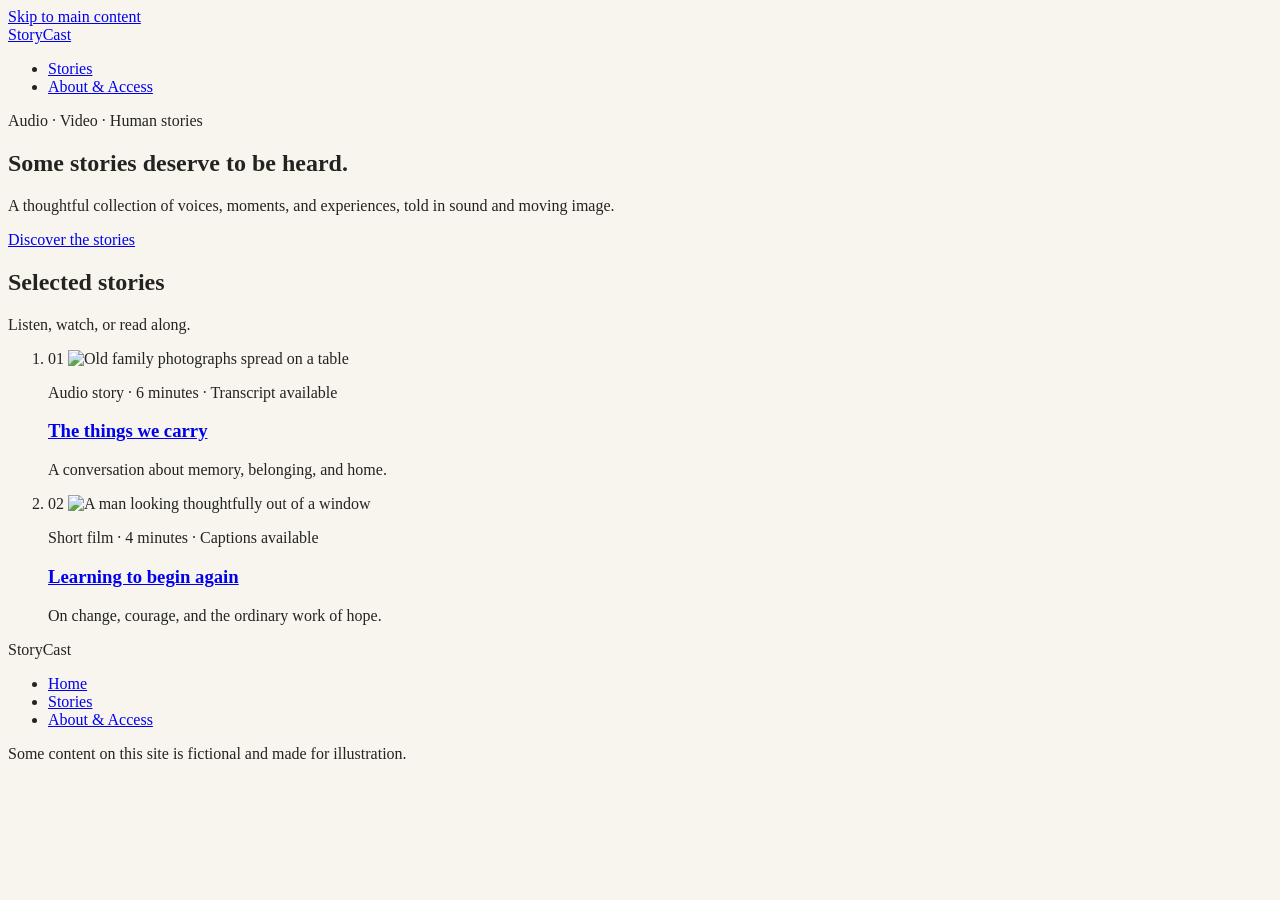
==== index.html @ 9debe507 "Build Home page HTML" ====
<!DOCTYPE html>
<html lang="en">
<head>
  <meta charset="UTF-8">
  <meta name="viewport" content="width=device-width, initial-scale=1.0">
  <title>StoryCast | Some stories deserve to be heard</title>
  <meta name="description" content="StoryCast is a quiet publication for audio, video, and human stories.">

  <link rel="preconnect" href="https://fonts.googleapis.com">
  <link rel="preconnect" href="https://fonts.gstatic.com" crossorigin>
  <link href="https://fonts.googleapis.com/css2?family=Inter:wght@400;600&family=Newsreader:opsz,wght@6..72,400;6..72,600&display=swap" rel="stylesheet">

  <link rel="stylesheet" href="css/main.css">
</head>
<body>

  <a class="skip-link" href="#main">Skip to main content</a>

  <header class="site-header">
    <a class="site-header__logo" href="index.html">StoryCast</a>
    <nav class="site-nav" aria-label="Main">
      <ul class="site-nav__list">
        <li><a class="site-nav__link" href="index.html" aria-current="page">Stories</a></li>
        <li><a class="site-nav__link" href="about.html">About &amp; Access</a></li>
      </ul>
    </nav>
  </header>

  <main id="main">
       <section class="hero" aria-labelledby="hero-title">
      <p class="hero__label">Audio · Video · Human stories</p>
      <h1 class="hero__title" id="hero-title">Some stories deserve to be heard.</h1>
      <p class="hero__text">
        A thoughtful collection of voices, moments, and experiences, told in sound and moving image.
      </p>
      <a class="hero__link" href="#stories">Discover the stories</a>
    </section>

        <section class="stories" id="stories" aria-labelledby="stories-title">
      <h2 class="stories__title" id="stories-title">Selected stories</h2>
      <p class="stories__intro">Listen, watch, or read along.</p>

      <ol class="story-list">
        <li class="story-entry">
          <span class="story-entry__number" aria-hidden="true">01</span>
          <img class="story-entry__image" src="assets/images/story-1.jpg" alt="Old family photographs spread on a table" width="300" height="200" loading="lazy">
          <div class="story-entry__body">
            <p class="story-entry__meta">Audio story · 6 minutes · Transcript available</p>
            <h3 class="story-entry__title">
              <a href="story/story-one.html">The things we carry</a>
            </h3>
            <p class="story-entry__text">A conversation about memory, belonging, and home.</p>
          </div>
        </li>

        <li class="story-entry">
          <span class="story-entry__number" aria-hidden="true">02</span>
          <img class="story-entry__image" src="assets/images/story-2.jpg" alt="A man looking thoughtfully out of a window" width="300" height="200" loading="lazy">
          <div class="story-entry__body">
            <p class="story-entry__meta">Short film · 4 minutes · Captions available</p>
            <h3 class="story-entry__title">
              <a href="story/story-one.html">Learning to begin again</a>
            </h3>
            <p class="story-entry__text">On change, courage, and the ordinary work of hope.</p>
          </div>
        </li>
      </ol>
    </section>
  </main>
  <footer class="site-footer">
    <p class="site-footer__brand">StoryCast</p>
    <nav class="site-footer__nav" aria-label="Footer">
      <ul class="site-footer__list">
        <li><a class="site-footer__link" href="index.html">Home</a></li>
        <li><a class="site-footer__link" href="index.html#stories">Stories</a></li>
        <li><a class="site-footer__link" href="about.html">About &amp; Access</a></li>
      </ul>
    </nav>
    <p class="site-footer__note">Some content on this site is fictional and made for illustration.</p>
  </footer>
</body>
</html>
---- css/main.css ----
body {
  background: #F8F5EF;
  color: #242321;
}

/*# sourceMappingURL=main.css.map */
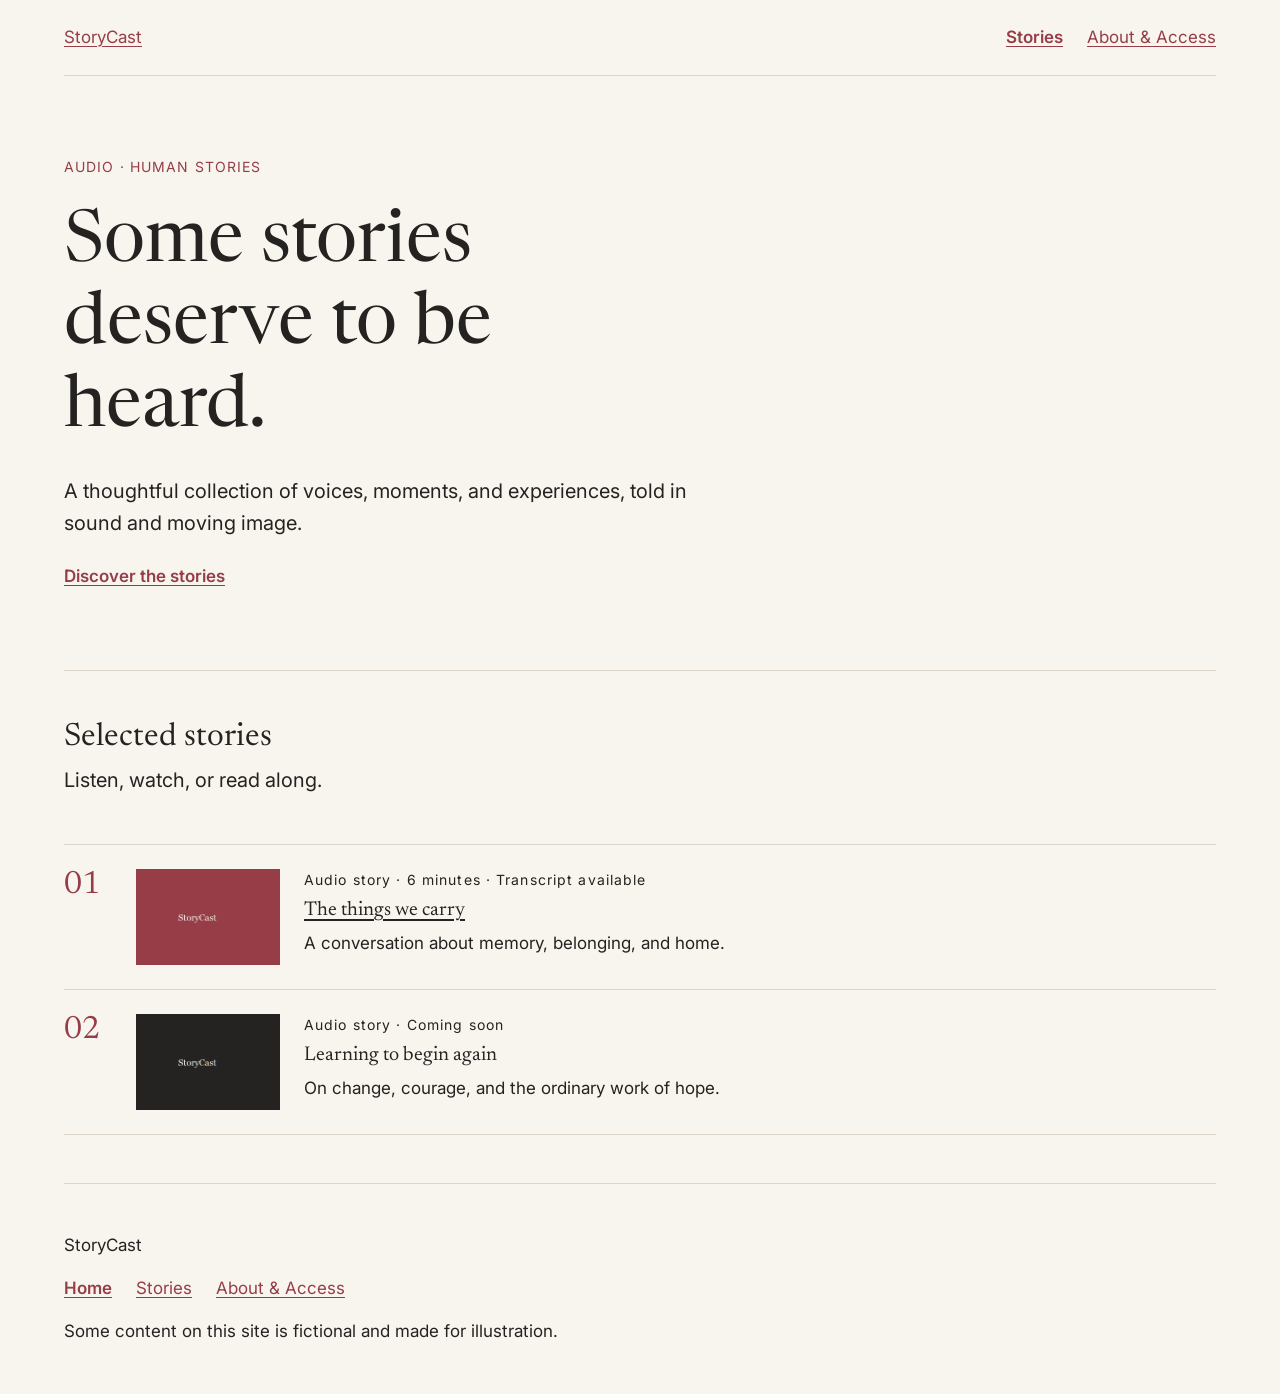
==== commit 1afea92c: "Fix CSS, images, accessibility, and add docs" ====
--- a/index.html
+++ b/index.html
@@ -4,7 +4,7 @@
   <meta charset="UTF-8">
   <meta name="viewport" content="width=device-width, initial-scale=1.0">
   <title>StoryCast | Some stories deserve to be heard</title>
-  <meta name="description" content="StoryCast is a quiet publication for audio, video, and human stories.">
+  <meta name="description" content="StoryCast is a quiet publication for audio and human stories.">
 
   <link rel="preconnect" href="https://fonts.googleapis.com">
   <link rel="preconnect" href="https://fonts.gstatic.com" crossorigin>
@@ -28,7 +28,7 @@
 
   <main id="main">
        <section class="hero" aria-labelledby="hero-title">
-      <p class="hero__label">Audio · Video · Human stories</p>
+      <p class="hero__label">Audio · Human stories</p>
       <h1 class="hero__title" id="hero-title">Some stories deserve to be heard.</h1>
       <p class="hero__text">
         A thoughtful collection of voices, moments, and experiences, told in sound and moving image.
@@ -43,7 +43,7 @@
       <ol class="story-list">
         <li class="story-entry">
           <span class="story-entry__number" aria-hidden="true">01</span>
-          <img class="story-entry__image" src="assets/images/story-1.jpg" alt="Old family photographs spread on a table" width="300" height="200" loading="lazy">
+          <img class="story-entry__image" src="assets/images/story-1.png" alt="A StoryCast title card in oxblood red" width="600" height="400" loading="lazy">
           <div class="story-entry__body">
             <p class="story-entry__meta">Audio story · 6 minutes · Transcript available</p>
             <h3 class="story-entry__title">
@@ -55,11 +55,11 @@
 
         <li class="story-entry">
           <span class="story-entry__number" aria-hidden="true">02</span>
-          <img class="story-entry__image" src="assets/images/story-2.jpg" alt="A man looking thoughtfully out of a window" width="300" height="200" loading="lazy">
+          <img class="story-entry__image" src="assets/images/story-2.png" alt="A StoryCast title card in ink black" width="600" height="400" loading="lazy">
           <div class="story-entry__body">
-            <p class="story-entry__meta">Short film · 4 minutes · Captions available</p>
+            <p class="story-entry__meta">Audio story · Coming soon</p>
             <h3 class="story-entry__title">
-              <a href="story/story-one.html">Learning to begin again</a>
+              Learning to begin again
             </h3>
             <p class="story-entry__text">On change, courage, and the ordinary work of hope.</p>
           </div>
@@ -71,7 +71,7 @@
     <p class="site-footer__brand">StoryCast</p>
     <nav class="site-footer__nav" aria-label="Footer">
       <ul class="site-footer__list">
-        <li><a class="site-footer__link" href="index.html">Home</a></li>
+        <li><a class="site-footer__link" href="index.html" aria-current="page">Home</a></li>
         <li><a class="site-footer__link" href="index.html#stories">Stories</a></li>
         <li><a class="site-footer__link" href="about.html">About &amp; Access</a></li>
       </ul>
--- a/css/main.css
+++ b/css/main.css
@@ -1,6 +1,304 @@
-body {
-  background: #F8F5EF;
-  color: #242321;
+@layer reset, base, layout, components, utilities;
+@layer reset {
+  *,
+  *::before,
+  *::after {
+    box-sizing: border-box;
+  }
+  * {
+    margin: 0;
+  }
+  img {
+    display: block;
+    max-width: 100%;
+    height: auto;
+  }
+  ul,
+  ol {
+    list-style: none;
+    padding: 0;
+  }
+}
+@layer base {
+  body {
+    background: #F8F5EF;
+    color: #242321;
+    font-family: "Inter", system-ui, sans-serif;
+    font-size: 1.0625rem;
+    line-height: 1.6;
+  }
+  h1,
+  h2,
+  h3 {
+    font-family: "Newsreader", Georgia, serif;
+    font-weight: 400;
+    line-height: 1.15;
+  }
+  h1 {
+    font-size: clamp(2.5rem, 6vw, 4.5rem);
+  }
+  h2 {
+    font-size: 2rem;
+  }
+  h3 {
+    font-size: 1.25rem;
+  }
+  a {
+    color: #963D48;
+    text-underline-offset: 0.2em;
+  }
+}
+@layer layout {
+  .site-header,
+  .site-footer,
+  main {
+    width: min(100% - 2 * 1.5rem, 72rem);
+    margin-inline: auto;
+  }
+  .site-header {
+    display: flex;
+    flex-wrap: wrap;
+    justify-content: space-between;
+    align-items: center;
+    gap: 1rem;
+    padding-block: 1.5rem;
+    border-bottom: 1px solid #DDD5C9;
+  }
+  .site-nav__list {
+    display: flex;
+    flex-wrap: wrap;
+    gap: 1.5rem;
+  }
+  .hero {
+    max-width: 40rem;
+    padding-block: 5rem;
+  }
+  .hero > * + * {
+    margin-top: 1.5rem;
+  }
+  .stories {
+    padding-block: 3rem;
+    border-top: 1px solid #DDD5C9;
+  }
+  .site-footer {
+    display: grid;
+    gap: 1rem;
+    padding-block: 3rem;
+    border-top: 1px solid #DDD5C9;
+  }
+  .site-footer__list {
+    display: flex;
+    flex-wrap: wrap;
+    gap: 1.5rem;
+  }
+  .breadcrumb {
+    padding-block: 1.5rem;
+  }
+  .story {
+    max-width: 40rem;
+    padding-bottom: 3rem;
+  }
+  .story__header {
+    padding-block: 3rem;
+  }
+  .story__header > * + * {
+    margin-top: 1.5rem;
+  }
+  .story__media,
+  .transcript {
+    margin-top: 3rem;
+  }
+  .transcript > * + * {
+    margin-top: 1.5rem;
+  }
+  .about {
+    max-width: 40rem;
+    padding-block: 5rem;
+  }
+  .about > * + * {
+    margin-top: 1.5rem;
+  }
+  .access,
+  .feedback {
+    max-width: 40rem;
+    padding-block: 3rem;
+    border-top: 1px solid #DDD5C9;
+  }
+  .access__list {
+    margin-top: 1.5rem;
+  }
+  .access__item {
+    display: grid;
+    grid-template-columns: 9rem minmax(0, 1fr);
+    gap: 1.5rem;
+    padding-block: 1rem;
+    border-top: 1px solid #DDD5C9;
+  }
+  .access__item:last-child {
+    border-bottom: 1px solid #DDD5C9;
+  }
+  .feedback > * + * {
+    margin-top: 1rem;
+  }
+}
+@layer components {
+  .hero__label,
+  .story-entry__meta {
+    font-size: 0.875rem;
+    letter-spacing: 0.08em;
+  }
+  .hero__label {
+    text-transform: uppercase;
+    color: #963D48;
+  }
+  .story-entry__meta {
+    color: #242321;
+  }
+  .hero__text,
+  .stories__intro {
+    font-size: 1.25rem;
+  }
+  .hero__link {
+    display: inline-block;
+    font-weight: 600;
+  }
+  .stories__intro {
+    margin-top: 0.5rem;
+  }
+  .story-list {
+    container-type: inline-size;
+    margin-top: 3rem;
+  }
+  .story-entry {
+    display: grid;
+    grid-template-columns: 3rem 9rem minmax(0, 1fr);
+    gap: 1.5rem;
+    align-items: start;
+    padding-block: 1.5rem;
+    border-top: 1px solid #DDD5C9;
+  }
+  .story-entry:last-child {
+    border-bottom: 1px solid #DDD5C9;
+  }
+  .story-entry__number {
+    font-family: "Newsreader", Georgia, serif;
+    font-size: 2rem;
+    line-height: 1;
+    color: #963D48;
+  }
+  .story-entry__image {
+    width: 100%;
+    aspect-ratio: 3/2;
+    object-fit: cover;
+  }
+  .story-entry__title {
+    margin-block: 0.5rem;
+  }
+  .story-entry__title a {
+    color: #242321;
+  }
+  @container (max-width: 34rem) {
+    .story-entry {
+      grid-template-columns: 1fr;
+      gap: 1rem;
+    }
+  }
+  .breadcrumb__list {
+    display: flex;
+    flex-wrap: wrap;
+    gap: 0.5rem;
+    font-size: 0.875rem;
+  }
+  .breadcrumb__list li + li::before {
+    content: "/";
+    margin-right: 0.5rem;
+    color: #242321;
+  }
+  .story__label {
+    font-size: 0.875rem;
+    letter-spacing: 0.08em;
+    text-transform: uppercase;
+    color: #963D48;
+  }
+  .story__intro {
+    font-family: "Newsreader", Georgia, serif;
+    font-size: 1.25rem;
+  }
+  .story__credit {
+    font-size: 0.875rem;
+  }
+  .story__section-title {
+    margin-bottom: 1rem;
+    padding-top: 1rem;
+    border-top: 1px solid #DDD5C9;
+  }
+  .story__figure audio {
+    width: 100%;
+  }
+  .story__caption {
+    margin-top: 0.5rem;
+    font-size: 0.875rem;
+  }
+  .transcript {
+    font-size: 1.25rem;
+    line-height: 1.7;
+  }
+  .about__label {
+    font-size: 0.875rem;
+    letter-spacing: 0.08em;
+    text-transform: uppercase;
+    color: #963D48;
+  }
+  .about__text {
+    font-size: 1.25rem;
+  }
+  .access__item dt {
+    font-family: "Newsreader", Georgia, serif;
+    font-size: 1.25rem;
+  }
+  .access__item dd {
+    margin: 0;
+  }
+  .feedback__link {
+    display: inline-block;
+    font-weight: 600;
+  }
+  @media (max-width: 36rem) {
+    .access__item {
+      grid-template-columns: 1fr;
+      gap: 0.5rem;
+    }
+  }
+}
+@layer utilities {
+  .skip-link {
+    position: absolute;
+    top: 0;
+    left: 1rem;
+    padding: 0.5rem 1rem;
+    background: #242321;
+    color: #F8F5EF;
+    transform: translateY(-120%);
+  }
+  .skip-link:focus {
+    transform: translateY(0);
+  }
+  a:focus-visible,
+  button:focus-visible,
+  audio:focus-visible {
+    outline: 3px solid #963D48;
+    outline-offset: 3px;
+  }
+  [aria-current=page] {
+    font-weight: 600;
+  }
+  @media (prefers-reduced-motion: reduce) {
+    * {
+      animation: none !important;
+      transition: none !important;
+      scroll-behavior: auto !important;
+    }
+  }
 }
 
 /*# sourceMappingURL=main.css.map */
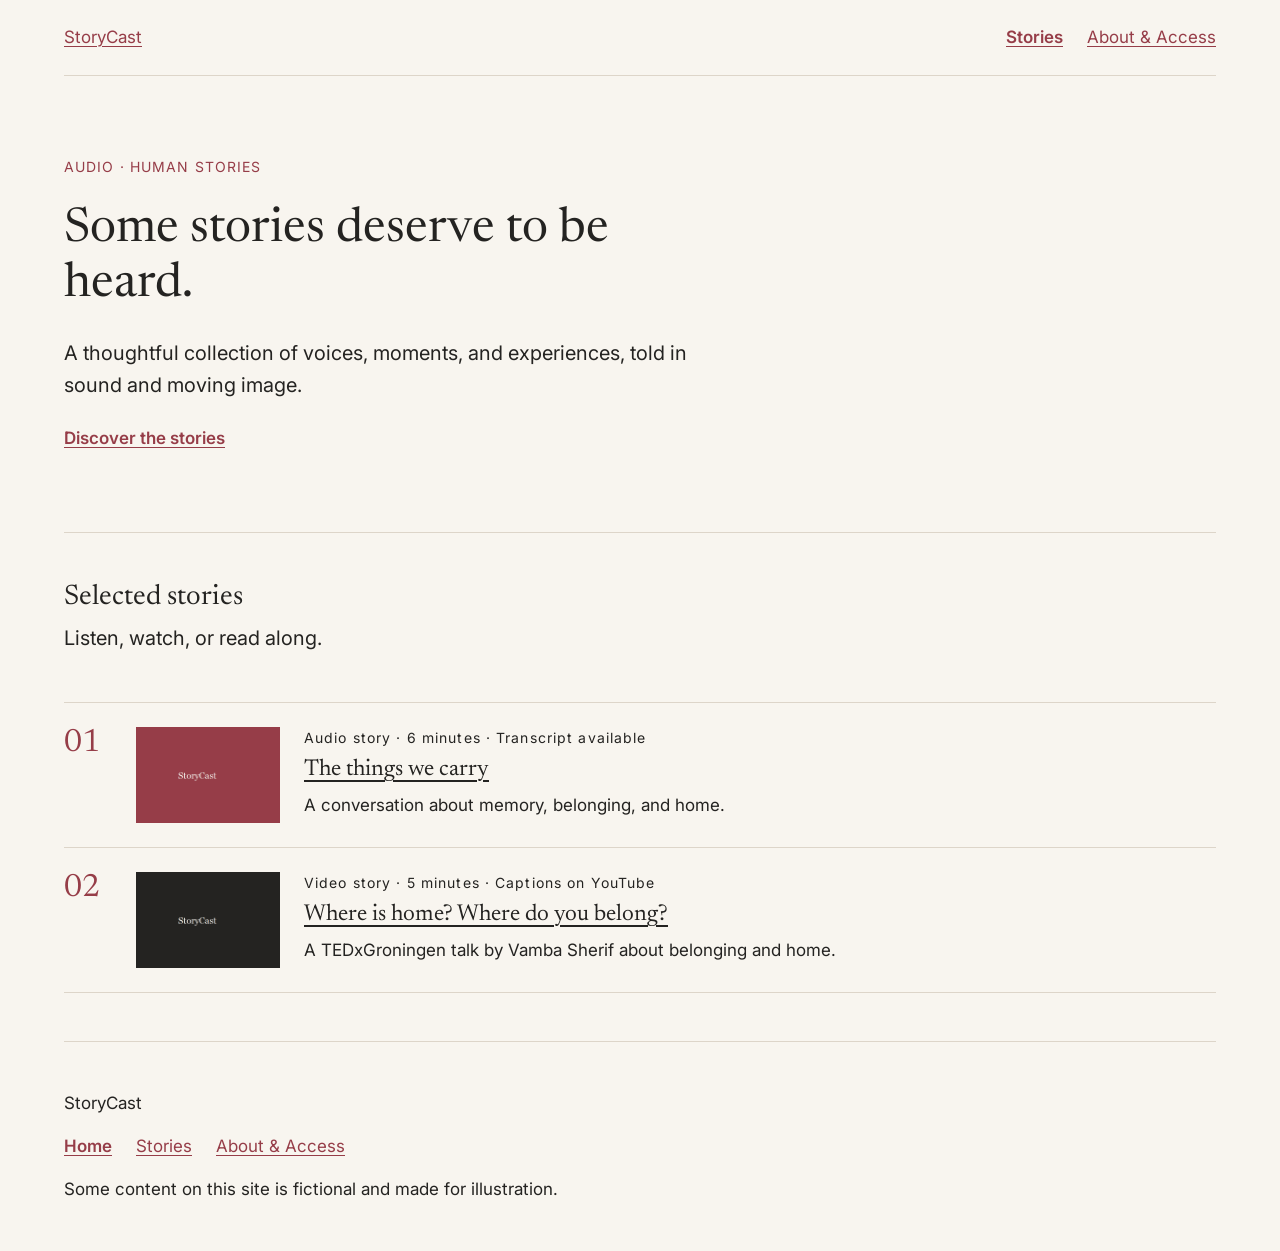
==== commit f3dc1f95: "Finish StoryCast pages, fix layout and accessibility" ====
--- a/index.html
+++ b/index.html
@@ -55,13 +55,13 @@
 
         <li class="story-entry">
           <span class="story-entry__number" aria-hidden="true">02</span>
-          <img class="story-entry__image" src="assets/images/story-2.png" alt="A StoryCast title card in ink black" width="600" height="400" loading="lazy">
+          <img class="story-entry__image" src="assets/images/story-2.png" alt="A StoryCast title card for the video story Where is home? Where do you belong?" width="600" height="400" loading="lazy">
           <div class="story-entry__body">
-            <p class="story-entry__meta">Audio story · Coming soon</p>
+            <p class="story-entry__meta">Video story · 5 minutes · Captions on YouTube</p>
             <h3 class="story-entry__title">
-              Learning to begin again
+              <a href="story/story-two.html">Where is home? Where do you belong?</a>
             </h3>
-            <p class="story-entry__text">On change, courage, and the ordinary work of hope.</p>
+            <p class="story-entry__text">A TEDxGroningen talk by Vamba Sherif about belonging and home.</p>
           </div>
         </li>
       </ol>
--- a/css/main.css
+++ b/css/main.css
@@ -35,13 +35,13 @@
     line-height: 1.15;
   }
   h1 {
-    font-size: clamp(2.5rem, 6vw, 4.5rem);
+    font-size: clamp(2rem, 4vw, 3rem);
   }
   h2 {
-    font-size: 2rem;
+    font-size: clamp(1.35rem, 2.2vw, 2rem);
   }
   h3 {
-    font-size: 1.25rem;
+    font-size: clamp(1.2rem, 1.8vw, 1.5rem);
   }
   a {
     color: #963D48;
@@ -108,6 +108,12 @@
   .transcript {
     margin-top: 3rem;
   }
+  .story__media {
+    width: min(60rem, 100vw - 2 * 1.5rem);
+  }
+  .story__figure {
+    margin: 0;
+  }
   .transcript > * + * {
     margin-top: 1.5rem;
   }
@@ -182,7 +188,7 @@
   }
   .story-entry__number {
     font-family: "Newsreader", Georgia, serif;
-    font-size: 2rem;
+    font-size: clamp(1.5rem, 2.5vw, 2.25rem);
     line-height: 1;
     color: #963D48;
   }
@@ -234,6 +240,16 @@
   }
   .story__figure audio {
     width: 100%;
+  }
+  .story__video {
+    width: 100%;
+    aspect-ratio: 16/9;
+  }
+  .story__video iframe {
+    display: block;
+    width: 100%;
+    height: 100%;
+    border: 0;
   }
   .story__caption {
     margin-top: 0.5rem;
